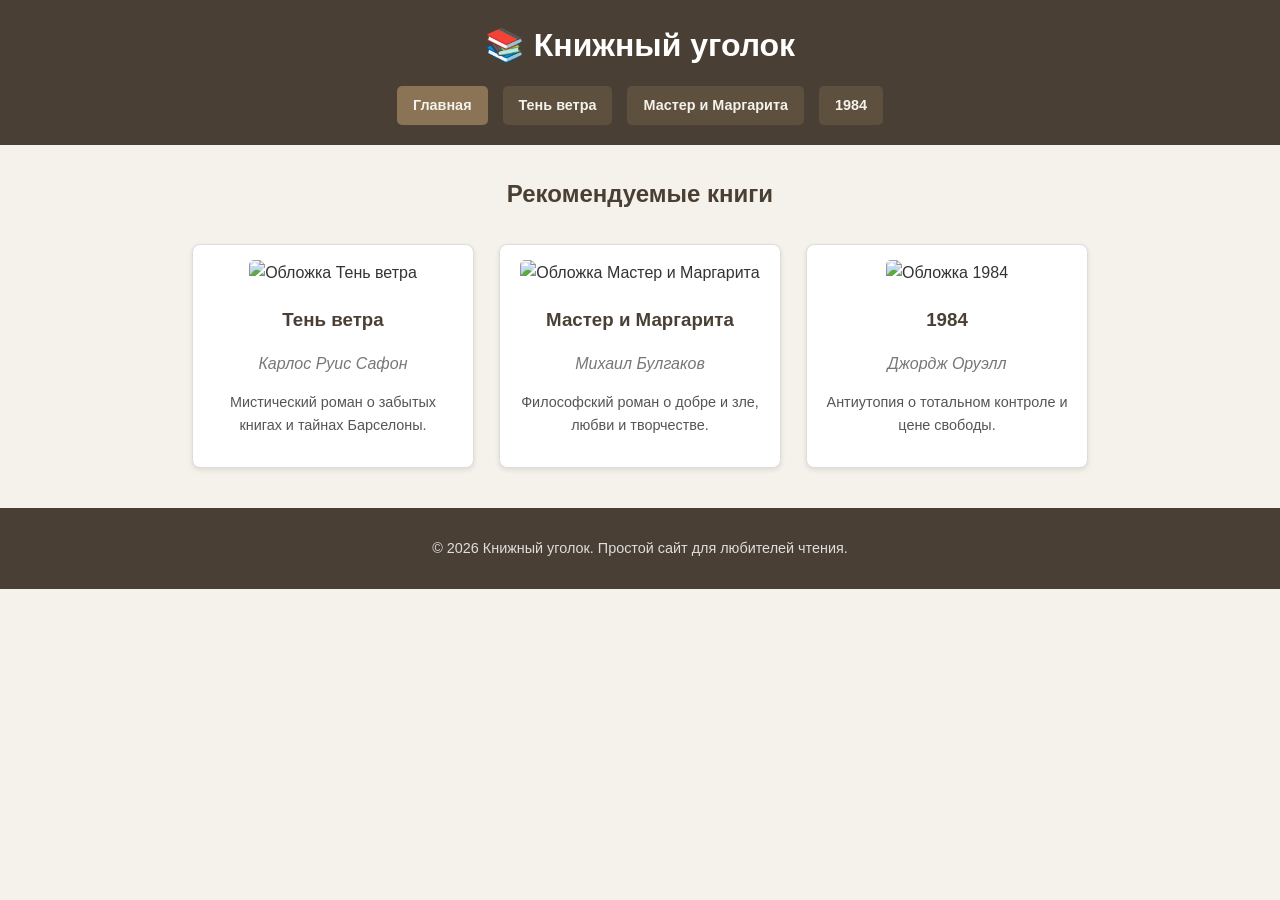
==== index.html @ d77a63a9 "Add files via upload" ====
<!DOCTYPE html>
<html lang="ru">
<head>
    <meta charset="UTF-8">
    <meta name="viewport" content="width=device-width, initial-scale=1.0">
    <title>Главная | Книжный уголок</title>
    <link rel="stylesheet" href="style.css">
</head>
<body>
    <header class="site-header">
        <h1 class="site-title">📚 Книжный уголок</h1>
        <nav class="main-nav">
            <a href="index.html" class="nav-link active">Главная</a>
            <a href="book1.html" class="nav-link">Тень ветра</a>
            <a href="book2.html" class="nav-link">Мастер и Маргарита</a>
            <a href="book3.html" class="nav-link">1984</a>
        </nav>
    </header>

    <main class="container">
        <section class="book-list">
            <h2>Рекомендуемые книги</h2>
            <div class="books-grid">
                <!-- Карточка 1 -->
                <a href="book1.html" class="book-card">
    		    <img src="images/book1.jpg" alt="Обложка Тень ветра">
                    <h3>Тень ветра</h3>
                    <p class="author">Карлос Руис Сафон</p>
                    <p class="description">Мистический роман о забытых книгах и тайнах Барселоны.</p>
                </a>
                <!-- Карточка 2 -->
                <a href="book2.html" class="book-card">
                    <img src="images/book2.jpg" alt="Обложка Мастер и Маргарита">
                    <h3>Мастер и Маргарита</h3>
                    <p class="author">Михаил Булгаков</p>
                    <p class="description">Философский роман о добре и зле, любви и творчестве.</p>
                </a>
                <!-- Карточка 3 -->
                <a href="book3.html" class="book-card">
                    <img src="images/book3.jpg" alt="Обложка 1984">
                    <h3>1984</h3>
                    <p class="author">Джордж Оруэлл</p>
                    <p class="description">Антиутопия о тотальном контроле и цене свободы.</p>
                </a>
            </div>
        </section>
    </main>

    <footer class="site-footer">
        <p>© 2026 Книжный уголок. Простой сайт для любителей чтения.</p>
    </footer>
</body>
</html>
---- style.css ----
/* Простые стили для начинающих */
body {
    margin: 0;
    font-family: Arial, Helvetica, sans-serif;
    background-color: #f5f2eb;
    color: #333;
    line-height: 1.6;
}

.site-header {
    background-color: #4a3f35;
    color: white;
    padding: 20px 0;
    text-align: center;
}

.site-title {
    margin: 0 0 15px 0;
    font-size: 2em;
}

/* Навигация */
.main-nav {
    display: flex;
    justify-content: center;
    gap: 15px;
    flex-wrap: wrap;
}

.nav-link {
    color: #f5f2eb;
    text-decoration: none;
    padding: 8px 16px;
    background-color: #5e503f;
    border-radius: 5px;
    font-weight: bold;
    font-size: 0.9em;
    transition: background-color 0.2s;
}

.nav-link:hover {
    background-color: #7a6a55;
}

.nav-link.active {
    background-color: #8b7355;
    cursor: default;
}

/* Основной контейнер */
.container {
    max-width: 1100px;
    margin: 30px auto;
    padding: 0 20px;
}

.book-list h2 {
    text-align: center;
    margin-bottom: 30px;
    color: #4a3f35;
}

/* Сетка карточек */
.books-grid {
    display: flex;
    flex-wrap: wrap;
    justify-content: center;
    gap: 25px;
}

.book-card {
    display: block;
    background-color: white;
    border: 1px solid #ddd;
    border-radius: 8px;
    width: 250px;
    padding: 15px;
    text-align: center;
    text-decoration: none;
    color: #333;
    box-shadow: 0 2px 5px rgba(0,0,0,0.1);
    transition: transform 0.2s, box-shadow 0.2s;
}

.book-card:hover {
    transform: translateY(-5px);
    box-shadow: 0 5px 15px rgba(0,0,0,0.15);
}

.book-card img {
    width: 100%;
    height: auto;
    border-radius: 5px;
    margin-bottom: 10px;
}

.book-card h3 {
    margin: 10px 0 5px 0;
    color: #4a3f35;
}

.author {
    font-style: italic;
    color: #777;
    margin-bottom: 10px;
}

.description {
    font-size: 0.9em;
    color: #555;
}

/* Страница книги */
.book-detail {
    display: flex;
    flex-wrap: wrap;
    gap: 30px;
    background-color: white;
    padding: 30px;
    border-radius: 8px;
    box-shadow: 0 2px 10px rgba(0,0,0,0.08);
    align-items: flex-start;
}

.book-cover {
    width: 250px;
    max-width: 100%;
    border-radius: 5px;
    flex-shrink: 0;
}

.book-info {
    flex: 1;
    min-width: 250px;
}

.book-info h2 {
    margin-top: 0;
    color: #4a3f35;
}

.book-info h3 {
    margin: 20px 0 10px;
    color: #4a3f35;
}

.book-info p {
    line-height: 1.8;
    margin-bottom: 15px;
}

.back-link {
    display: inline-block;
    color: #8b7355;
    text-decoration: none;
    font-weight: bold;
    margin-top: 10px;
}

.back-link:hover {
    text-decoration: underline;
}

/* Подвал */
.site-footer {
    background-color: #4a3f35;
    color: #ddd;
    text-align: center;
    padding: 15px 0;
    margin-top: 40px;
    font-size: 0.9em;
}
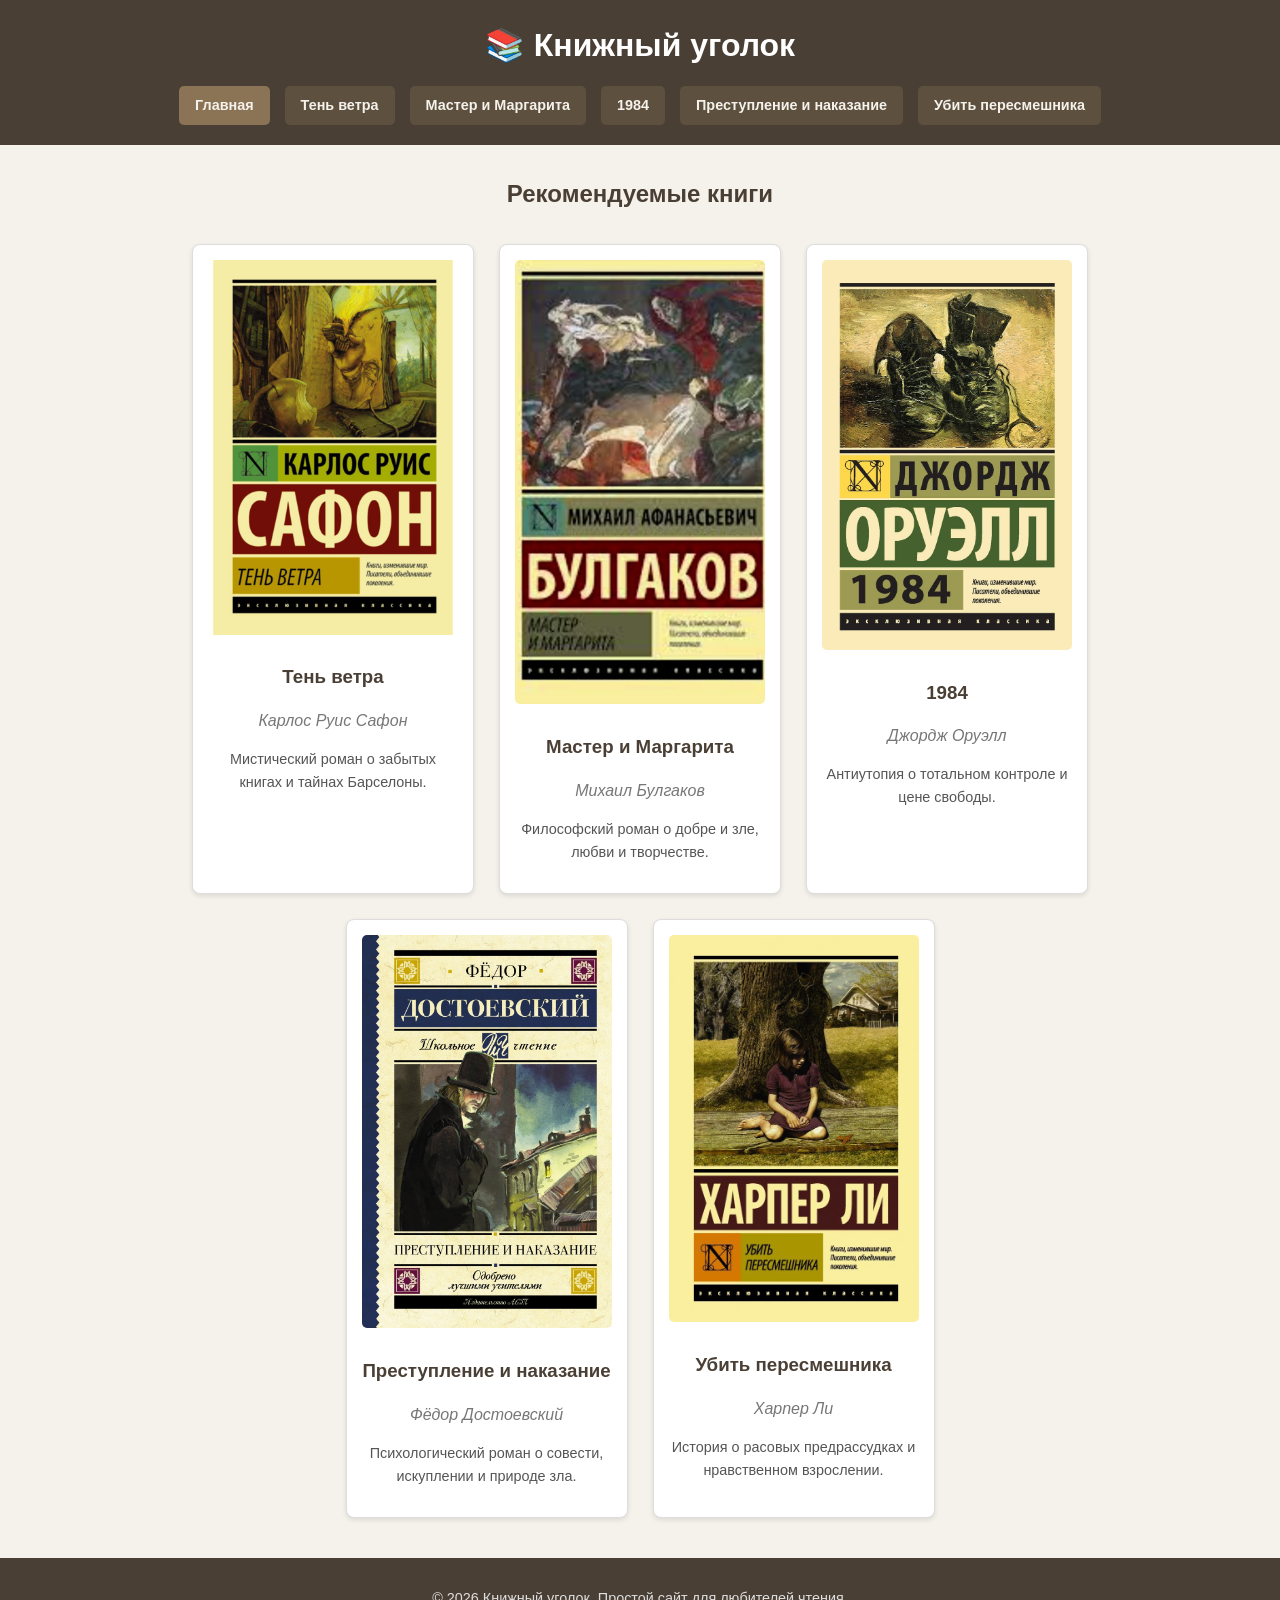
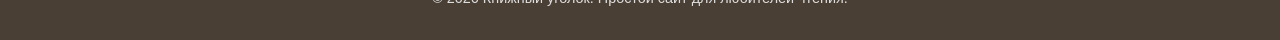
==== commit fe69e41c: "Add files via upload" ====
--- a/index.html
+++ b/index.html
@@ -14,6 +14,8 @@
             <a href="book1.html" class="nav-link">Тень ветра</a>
             <a href="book2.html" class="nav-link">Мастер и Маргарита</a>
             <a href="book3.html" class="nav-link">1984</a>
+            <a href="book4.html" class="nav-link">Преступление и наказание</a>
+            <a href="book5.html" class="nav-link">Убить пересмешника</a>
         </nav>
     </header>
 
@@ -23,7 +25,7 @@
             <div class="books-grid">
                 <!-- Карточка 1 -->
                 <a href="book1.html" class="book-card">
-    		    <img src="images/book1.jpg" alt="Обложка Тень ветра">
+                    <img src="images/book1.jpg" alt="Обложка Тень ветра">
                     <h3>Тень ветра</h3>
                     <p class="author">Карлос Руис Сафон</p>
                     <p class="description">Мистический роман о забытых книгах и тайнах Барселоны.</p>
@@ -42,6 +44,20 @@
                     <p class="author">Джордж Оруэлл</p>
                     <p class="description">Антиутопия о тотальном контроле и цене свободы.</p>
                 </a>
+                <!-- Карточка 4 -->
+                <a href="book4.html" class="book-card">
+                    <img src="images/book4.jpg" alt="Обложка Преступление и наказание">
+                    <h3>Преступление и наказание</h3>
+                    <p class="author">Фёдор Достоевский</p>
+                    <p class="description">Психологический роман о совести, искуплении и природе зла.</p>
+                </a>
+                <!-- Карточка 5 -->
+                <a href="book5.html" class="book-card">
+                    <img src="images/book5.jpg" alt="Обложка Убить пересмешника">
+                    <h3>Убить пересмешника</h3>
+                    <p class="author">Харпер Ли</p>
+                    <p class="description">История о расовых предрассудках и нравственном взрослении.</p>
+                </a>
             </div>
         </section>
     </main>
--- a/style.css
+++ b/style.css
@@ -1,4 +1,3 @@
-/* Простые стили для начинающих */
 body {
     margin: 0;
     font-family: Arial, Helvetica, sans-serif;
@@ -161,7 +160,6 @@
     text-decoration: underline;
 }
 
-/* Подвал */
 .site-footer {
     background-color: #4a3f35;
     color: #ddd;
@@ -169,4 +167,4 @@
     padding: 15px 0;
     margin-top: 40px;
     font-size: 0.9em;
-}+}
